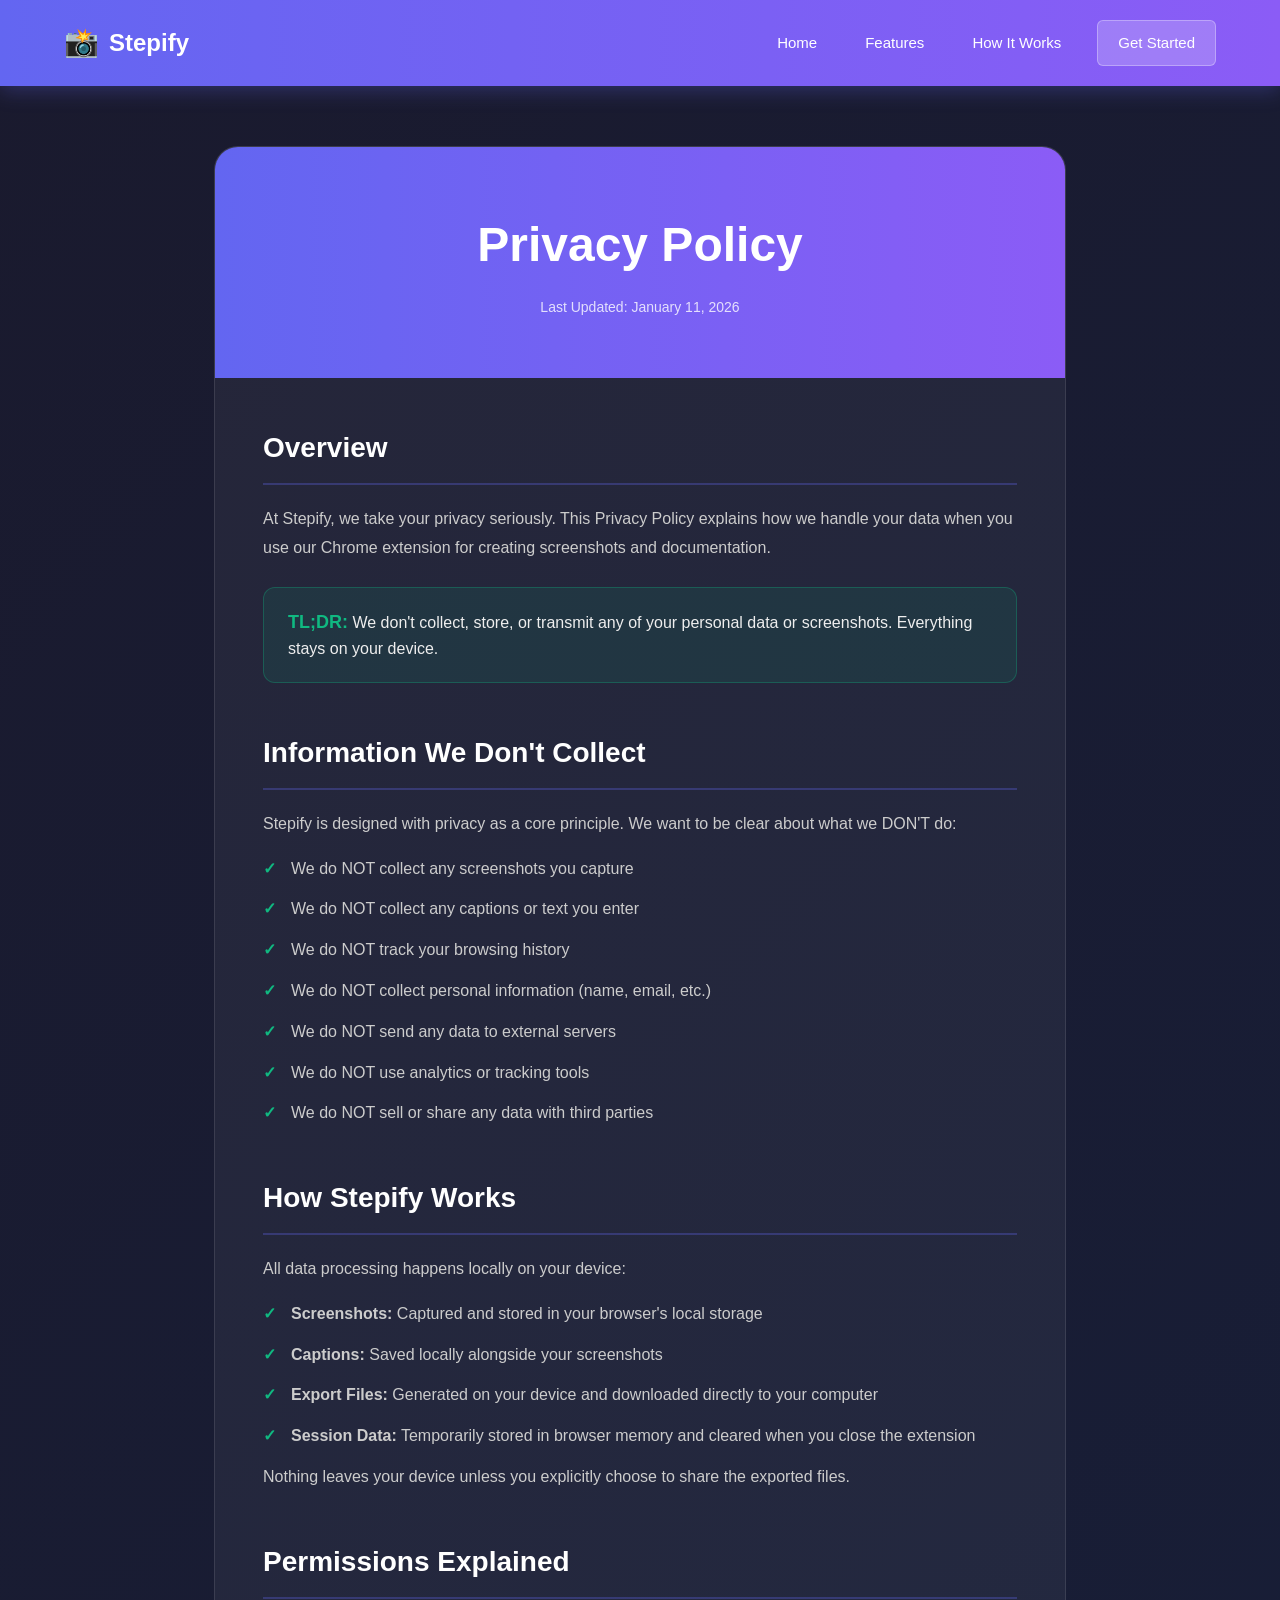
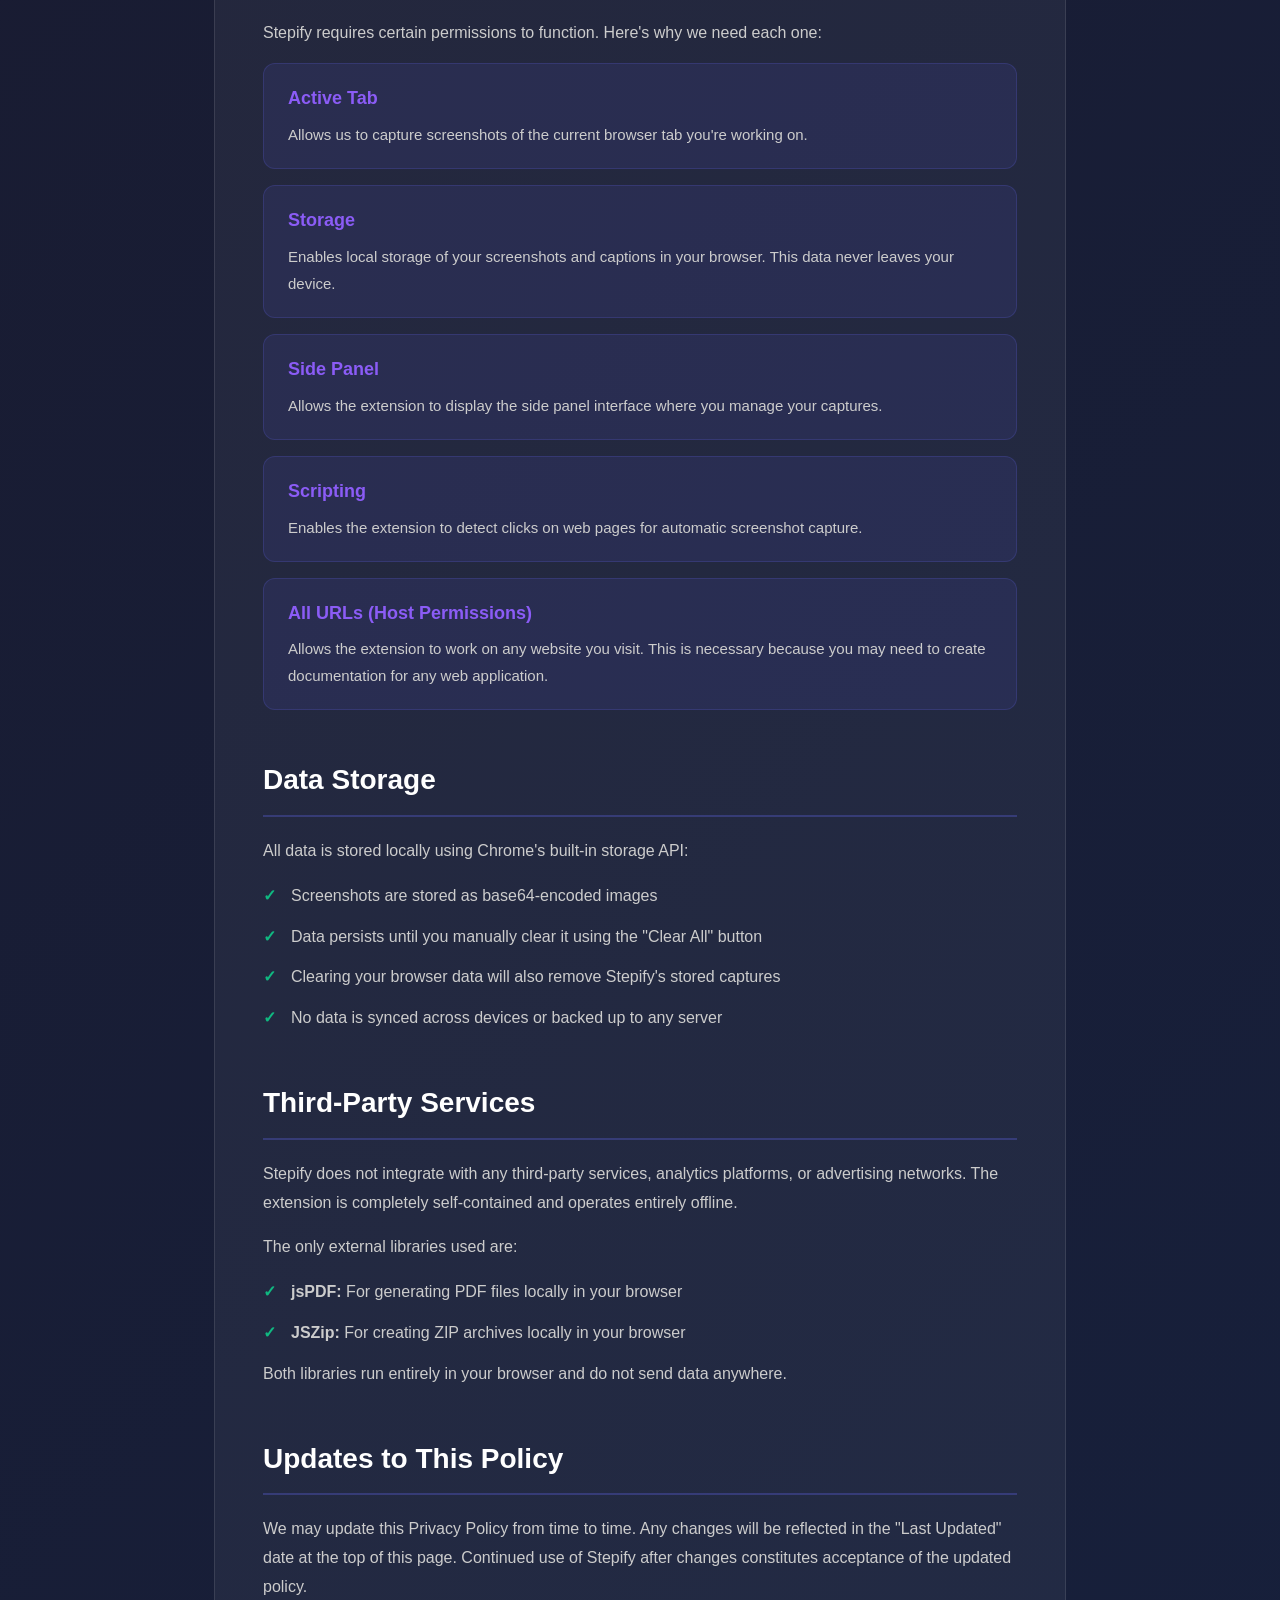
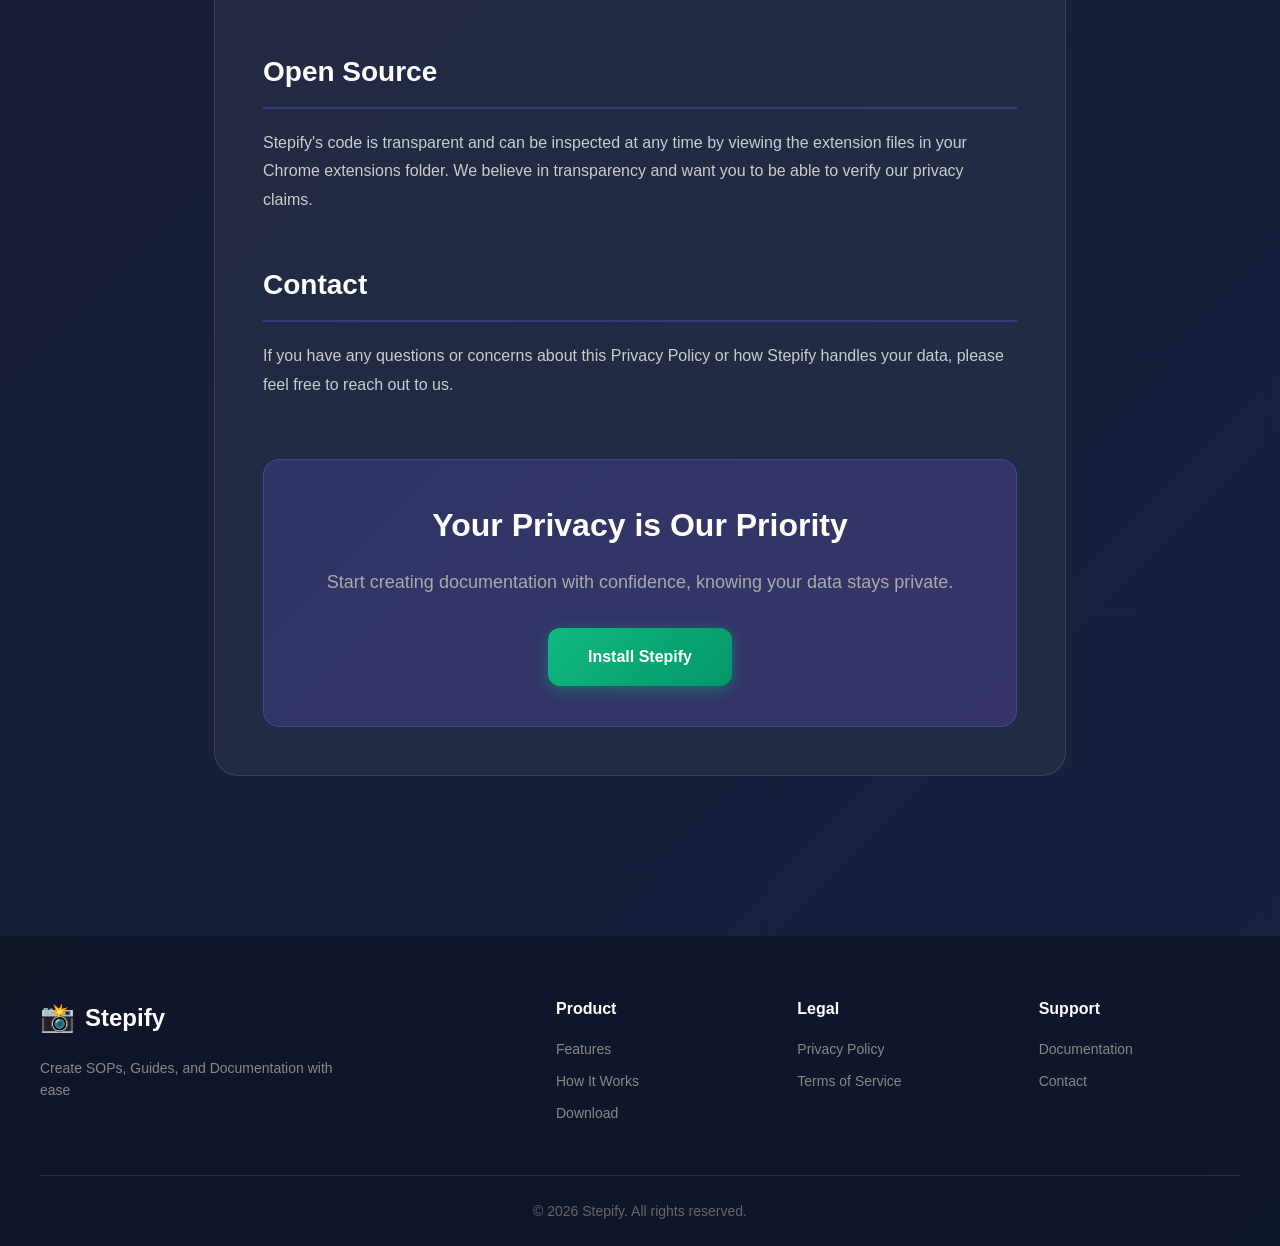
==== privacy.html @ 7dbf5fd6 "Promo page setup" ====
<!DOCTYPE html>
<html lang="en">

<head>
    <meta charset="UTF-8">
    <meta name="viewport" content="width=device-width, initial-scale=1.0">
    <title>Privacy Policy - Stepify</title>
    <meta name="description" content="Privacy Policy for Stepify - Learn how we handle your data">
    <link rel="stylesheet" href="styles.css">
    <link rel="stylesheet" href="privacy.css">
</head>

<body>
    <!-- Header -->
    <header class="header">
        <nav class="nav-container">
            <div class="logo">
                <span class="logo-icon">📸</span>
                <span class="logo-text">Stepify</span>
            </div>
            <div class="nav-links">
                <a href="index.html">Home</a>
                <a href="index.html#features">Features</a>
                <a href="index.html#how-it-works">How It Works</a>
                <a href="index.html#download" class="btn-primary">Get Started</a>
            </div>
        </nav>
    </header>

    <!-- Privacy Policy Content -->
    <main class="privacy-content">
        <div class="privacy-container">
            <div class="privacy-header">
                <h1>Privacy Policy</h1>
                <p class="last-updated">Last Updated: January 11, 2026</p>
            </div>

            <div class="privacy-body">
                <section class="privacy-section">
                    <h2>Overview</h2>
                    <p>At Stepify, we take your privacy seriously. This Privacy Policy explains how we handle your data
                        when you use our Chrome extension for creating screenshots and documentation.</p>
                    <div class="highlight-box">
                        <strong>TL;DR:</strong> We don't collect, store, or transmit any of your personal data or
                        screenshots. Everything stays on your device.
                    </div>
                </section>

                <section class="privacy-section">
                    <h2>Information We Don't Collect</h2>
                    <p>Stepify is designed with privacy as a core principle. We want to be clear about what we DON'T do:
                    </p>
                    <ul>
                        <li>We do NOT collect any screenshots you capture</li>
                        <li>We do NOT collect any captions or text you enter</li>
                        <li>We do NOT track your browsing history</li>
                        <li>We do NOT collect personal information (name, email, etc.)</li>
                        <li>We do NOT send any data to external servers</li>
                        <li>We do NOT use analytics or tracking tools</li>
                        <li>We do NOT sell or share any data with third parties</li>
                    </ul>
                </section>

                <section class="privacy-section">
                    <h2>How Stepify Works</h2>
                    <p>All data processing happens locally on your device:</p>
                    <ul>
                        <li><strong>Screenshots:</strong> Captured and stored in your browser's local storage</li>
                        <li><strong>Captions:</strong> Saved locally alongside your screenshots</li>
                        <li><strong>Export Files:</strong> Generated on your device and downloaded directly to your
                            computer</li>
                        <li><strong>Session Data:</strong> Temporarily stored in browser memory and cleared when you
                            close the extension</li>
                    </ul>
                    <p>Nothing leaves your device unless you explicitly choose to share the exported files.</p>
                </section>

                <section class="privacy-section">
                    <h2>Permissions Explained</h2>
                    <p>Stepify requires certain permissions to function. Here's why we need each one:</p>

                    <div class="permission-item">
                        <h3>Active Tab</h3>
                        <p>Allows us to capture screenshots of the current browser tab you're working on.</p>
                    </div>

                    <div class="permission-item">
                        <h3>Storage</h3>
                        <p>Enables local storage of your screenshots and captions in your browser. This data never
                            leaves your device.</p>
                    </div>

                    <div class="permission-item">
                        <h3>Side Panel</h3>
                        <p>Allows the extension to display the side panel interface where you manage your captures.</p>
                    </div>

                    <div class="permission-item">
                        <h3>Scripting</h3>
                        <p>Enables the extension to detect clicks on web pages for automatic screenshot capture.</p>
                    </div>

                    <div class="permission-item">
                        <h3>All URLs (Host Permissions)</h3>
                        <p>Allows the extension to work on any website you visit. This is necessary because you may need
                            to create documentation for any web application.</p>
                    </div>
                </section>

                <section class="privacy-section">
                    <h2>Data Storage</h2>
                    <p>All data is stored locally using Chrome's built-in storage API:</p>
                    <ul>
                        <li>Screenshots are stored as base64-encoded images</li>
                        <li>Data persists until you manually clear it using the "Clear All" button</li>
                        <li>Clearing your browser data will also remove Stepify's stored captures</li>
                        <li>No data is synced across devices or backed up to any server</li>
                    </ul>
                </section>

                <section class="privacy-section">
                    <h2>Third-Party Services</h2>
                    <p>Stepify does not integrate with any third-party services, analytics platforms, or advertising
                        networks. The extension is completely self-contained and operates entirely offline.</p>
                    <p>The only external libraries used are:</p>
                    <ul>
                        <li><strong>jsPDF:</strong> For generating PDF files locally in your browser</li>
                        <li><strong>JSZip:</strong> For creating ZIP archives locally in your browser</li>
                    </ul>
                    <p>Both libraries run entirely in your browser and do not send data anywhere.</p>
                </section>

                <section class="privacy-section">
                    <h2>Updates to This Policy</h2>
                    <p>We may update this Privacy Policy from time to time. Any changes will be reflected in the "Last
                        Updated" date at the top of this page. Continued use of Stepify after changes constitutes
                        acceptance of the updated policy.</p>
                </section>

                <section class="privacy-section">
                    <h2>Open Source</h2>
                    <p>Stepify's code is transparent and can be inspected at any time by viewing the extension files in
                        your Chrome extensions folder. We believe in transparency and want you to be able to verify our
                        privacy claims.</p>
                </section>

                <section class="privacy-section">
                    <h2>Contact</h2>
                    <p>If you have any questions or concerns about this Privacy Policy or how Stepify handles your data,
                        please feel free to reach out to us.</p>
                </section>

                <div class="privacy-footer-cta">
                    <h2>Your Privacy is Our Priority</h2>
                    <p>Start creating documentation with confidence, knowing your data stays private.</p>
                    <a href="index.html#download" class="btn-download">
                        <span>Install Stepify</span>
                    </a>
                </div>
            </div>
        </div>
    </main>

    <!-- Footer -->
    <footer class="footer">
        <div class="footer-container">
            <div class="footer-brand">
                <div class="logo">
                    <span class="logo-icon">📸</span>
                    <span class="logo-text">Stepify</span>
                </div>
                <p class="footer-description">Create SOPs, Guides, and Documentation with ease</p>
            </div>
            <div class="footer-links">
                <div class="footer-column">
                    <h4>Product</h4>
                    <a href="index.html#features">Features</a>
                    <a href="index.html#how-it-works">How It Works</a>
                    <a href="index.html#download">Download</a>
                </div>
                <div class="footer-column">
                    <h4>Legal</h4>
                    <a href="privacy.html">Privacy Policy</a>
                    <a href="#">Terms of Service</a>
                </div>
                <div class="footer-column">
                    <h4>Support</h4>
                    <a href="#">Documentation</a>
                    <a href="#">Contact</a>
                </div>
            </div>
        </div>
        <div class="footer-bottom">
            <p>&copy; 2026 Stepify. All rights reserved.</p>
        </div>
    </footer>
</body>

</html>
---- styles.css ----
* {
    margin: 0;
    padding: 0;
    box-sizing: border-box;
}

:root {
    --gradient-primary: linear-gradient(135deg, #1a1a2e 0%, #16213e 100%);
    --gradient-header: linear-gradient(90deg, #6366f1 0%, #8b5cf6 100%);
    --gradient-button: linear-gradient(135deg, #10b981 0%, #059669 100%);
    --gradient-warning: linear-gradient(135deg, #f59e0b 0%, #d97706 100%);
    --color-primary: #6366f1;
    --color-secondary: #8b5cf6;
    --color-success: #10b981;
    --color-warning: #f59e0b;
    --color-danger: #ef4444;
    --color-text: #eee;
    --color-text-muted: #888;
    --color-bg-dark: #1a1a2e;
    --color-bg-card: rgba(255, 255, 255, 0.05);
}

html {
    scroll-behavior: smooth;
}

body {
    font-family: 'Segoe UI', Tahoma, Geneva, Verdana, sans-serif;
    background: var(--gradient-primary);
    color: var(--color-text);
    line-height: 1.6;
    min-height: 100vh;
}

/* Header & Navigation */
.header {
    background: var(--gradient-header);
    padding: 20px 0;
    position: sticky;
    top: 0;
    z-index: 1000;
    box-shadow: 0 4px 20px rgba(99, 102, 241, 0.3);
}

.nav-container {
    max-width: 1200px;
    margin: 0 auto;
    padding: 0 24px;
    display: flex;
    justify-content: space-between;
    align-items: center;
}

.logo {
    display: flex;
    align-items: center;
    gap: 10px;
    font-size: 24px;
    font-weight: 600;
    color: white;
}

.logo-icon {
    font-size: 28px;
}

.nav-links {
    display: flex;
    align-items: center;
    gap: 24px;
}

.nav-links a {
    color: white;
    text-decoration: none;
    font-size: 15px;
    font-weight: 500;
    transition: all 0.2s ease;
    padding: 8px 12px;
    border-radius: 6px;
}

.nav-links a:hover {
    background: rgba(255, 255, 255, 0.15);
}

.btn-primary {
    background: rgba(255, 255, 255, 0.2) !important;
    border: 1px solid rgba(255, 255, 255, 0.3);
    padding: 10px 20px !important;
}

.btn-primary:hover {
    background: rgba(255, 255, 255, 0.3) !important;
    transform: translateY(-2px);
}

/* Hero Section */
.hero {
    max-width: 1200px;
    margin: 0 auto;
    padding: 100px 24px 120px;
    text-align: center;
}

.hero-content {
    max-width: 900px;
    margin: 0 auto;
}

.hero-title {
    font-size: 56px;
    font-weight: 700;
    line-height: 1.2;
    margin-bottom: 24px;
    letter-spacing: -0.5px;
}

.gradient-text {
    background: var(--gradient-header);
    -webkit-background-clip: text;
    -webkit-text-fill-color: transparent;
    background-clip: text;
}

.hero-subtitle {
    font-size: 20px;
    color: #aaa;
    margin-bottom: 40px;
    line-height: 1.6;
}

.hero-buttons {
    display: flex;
    justify-content: center;
    gap: 16px;
    margin-bottom: 60px;
}

.btn-hero {
    background: var(--gradient-button);
    color: white;
    text-decoration: none;
    padding: 16px 32px;
    border-radius: 12px;
    font-size: 16px;
    font-weight: 600;
    display: inline-flex;
    align-items: center;
    gap: 8px;
    transition: all 0.3s ease;
    box-shadow: 0 4px 15px rgba(16, 185, 129, 0.4);
}

.btn-hero:hover {
    background: linear-gradient(135deg, #059669 0%, #047857 100%);
    transform: translateY(-3px);
    box-shadow: 0 6px 20px rgba(16, 185, 129, 0.5);
}

.btn-secondary {
    background: transparent;
    color: white;
    text-decoration: none;
    padding: 16px 32px;
    border-radius: 12px;
    font-size: 16px;
    font-weight: 600;
    display: inline-flex;
    align-items: center;
    gap: 8px;
    border: 1px solid rgba(255, 255, 255, 0.3);
    transition: all 0.3s ease;
}

.btn-secondary:hover {
    background: rgba(255, 255, 255, 0.1);
    transform: translateY(-3px);
}

.hero-stats {
    display: flex;
    justify-content: center;
    align-items: center;
    gap: 40px;
    padding: 32px;
    background: rgba(255, 255, 255, 0.05);
    border-radius: 16px;
    border: 1px solid rgba(255, 255, 255, 0.1);
}

.stat-item {
    text-align: center;
}

.stat-number {
    font-size: 28px;
    font-weight: 700;
    color: var(--color-primary);
    margin-bottom: 4px;
}

.stat-label {
    font-size: 13px;
    color: #888;
}

.stat-divider {
    width: 1px;
    height: 40px;
    background: rgba(255, 255, 255, 0.2);
}

/* Section Styling */
.section-container {
    max-width: 1200px;
    margin: 0 auto;
    padding: 80px 24px;
}

.section-title {
    font-size: 42px;
    font-weight: 700;
    text-align: center;
    margin-bottom: 16px;
}

.section-subtitle {
    font-size: 18px;
    color: #aaa;
    text-align: center;
    margin-bottom: 60px;
}

/* Features Section */
.features {
    background: rgba(0, 0, 0, 0.2);
}

.features-grid {
    display: grid;
    grid-template-columns: repeat(auto-fit, minmax(320px, 1fr));
    gap: 24px;
}

.feature-card {
    background: var(--color-bg-card);
    padding: 32px;
    border-radius: 16px;
    border: 1px solid rgba(255, 255, 255, 0.1);
    transition: all 0.3s ease;
}

.feature-card:hover {
    transform: translateY(-5px);
    box-shadow: 0 12px 30px rgba(99, 102, 241, 0.3);
    border-color: rgba(99, 102, 241, 0.5);
}

.feature-icon {
    font-size: 48px;
    margin-bottom: 20px;
}

.feature-card h3 {
    font-size: 22px;
    font-weight: 600;
    margin-bottom: 12px;
}

.feature-card p {
    font-size: 15px;
    color: #aaa;
    line-height: 1.6;
}

/* How It Works Section */
.steps-container {
    display: flex;
    justify-content: center;
    align-items: center;
    gap: 24px;
    flex-wrap: wrap;
}

.step-card {
    background: var(--color-bg-card);
    padding: 32px;
    border-radius: 16px;
    border: 1px solid rgba(255, 255, 255, 0.1);
    flex: 1;
    min-width: 250px;
    max-width: 320px;
    position: relative;
}

.step-number {
    width: 60px;
    height: 60px;
    background: var(--gradient-header);
    border-radius: 50%;
    display: flex;
    align-items: center;
    justify-content: center;
    font-size: 28px;
    font-weight: 700;
    margin-bottom: 20px;
    box-shadow: 0 4px 15px rgba(99, 102, 241, 0.4);
}

.step-content h3 {
    font-size: 20px;
    font-weight: 600;
    margin-bottom: 12px;
}

.step-content p {
    font-size: 15px;
    color: #aaa;
    line-height: 1.6;
}

.step-arrow {
    color: var(--color-primary);
    opacity: 0.5;
}

/* Use Cases Section */
.use-cases {
    background: rgba(0, 0, 0, 0.2);
}

.use-cases-grid {
    display: grid;
    grid-template-columns: repeat(auto-fit, minmax(280px, 1fr));
    gap: 24px;
}

.use-case-card {
    background: var(--color-bg-card);
    padding: 32px;
    border-radius: 16px;
    border: 1px solid rgba(255, 255, 255, 0.1);
    text-align: center;
    transition: all 0.3s ease;
}

.use-case-card:hover {
    transform: translateY(-5px);
    border-color: rgba(99, 102, 241, 0.5);
}

.use-case-icon {
    font-size: 56px;
    margin-bottom: 20px;
}

.use-case-card h3 {
    font-size: 20px;
    font-weight: 600;
    margin-bottom: 12px;
}

.use-case-card p {
    font-size: 15px;
    color: #aaa;
    line-height: 1.6;
}

/* Download Section */
.download {
    padding: 80px 24px;
}

.download-container {
    max-width: 800px;
    margin: 0 auto;
    text-align: center;
    background: var(--color-bg-card);
    padding: 60px 40px;
    border-radius: 24px;
    border: 1px solid rgba(255, 255, 255, 0.1);
}

.download-title {
    font-size: 38px;
    font-weight: 700;
    margin-bottom: 16px;
}

.download-subtitle {
    font-size: 18px;
    color: #aaa;
    margin-bottom: 40px;
}

.btn-download {
    background: var(--gradient-button);
    color: white;
    text-decoration: none;
    padding: 18px 40px;
    border-radius: 12px;
    font-size: 18px;
    font-weight: 600;
    display: inline-flex;
    align-items: center;
    gap: 12px;
    transition: all 0.3s ease;
    box-shadow: 0 4px 15px rgba(16, 185, 129, 0.4);
}

.btn-download:hover {
    background: linear-gradient(135deg, #059669 0%, #047857 100%);
    transform: translateY(-3px);
    box-shadow: 0 6px 20px rgba(16, 185, 129, 0.5);
}

.download-note {
    margin-top: 24px;
    font-size: 14px;
    color: #888;
}

/* Footer */
.footer {
    background: rgba(0, 0, 0, 0.3);
    padding: 60px 24px 24px;
    margin-top: 80px;
}

.footer-container {
    max-width: 1200px;
    margin: 0 auto;
    display: grid;
    grid-template-columns: 2fr 3fr;
    gap: 60px;
    margin-bottom: 40px;
}

.footer-brand {
    display: flex;
    flex-direction: column;
    gap: 16px;
}

.footer-description {
    color: #888;
    font-size: 14px;
    max-width: 300px;
}

.footer-links {
    display: grid;
    grid-template-columns: repeat(3, 1fr);
    gap: 40px;
}

.footer-column h4 {
    font-size: 16px;
    font-weight: 600;
    margin-bottom: 16px;
    color: white;
}

.footer-column a {
    display: block;
    color: #888;
    text-decoration: none;
    font-size: 14px;
    margin-bottom: 10px;
    transition: color 0.2s ease;
}

.footer-column a:hover {
    color: var(--color-primary);
}

.footer-bottom {
    max-width: 1200px;
    margin: 0 auto;
    padding-top: 24px;
    border-top: 1px solid rgba(255, 255, 255, 0.1);
    text-align: center;
    color: #666;
    font-size: 14px;
}

/* Scrollbar Styling */
::-webkit-scrollbar {
    width: 10px;
}

::-webkit-scrollbar-track {
    background: rgba(255, 255, 255, 0.05);
}

::-webkit-scrollbar-thumb {
    background: rgba(99, 102, 241, 0.5);
    border-radius: 5px;
}

::-webkit-scrollbar-thumb:hover {
    background: rgba(99, 102, 241, 0.7);
}

/* Responsive Design */
@media (max-width: 768px) {
    .hero-title {
        font-size: 38px;
    }

    .hero-subtitle {
        font-size: 16px;
    }

    .hero-buttons {
        flex-direction: column;
        align-items: center;
    }

    .hero-stats {
        flex-direction: column;
        gap: 20px;
    }

    .stat-divider {
        width: 80%;
        height: 1px;
    }

    .section-title {
        font-size: 32px;
    }

    .nav-links {
        gap: 12px;
        font-size: 13px;
    }

    .logo-text {
        display: none;
    }

    .steps-container {
        flex-direction: column;
    }

    .step-arrow {
        transform: rotate(90deg);
    }

    .footer-container {
        grid-template-columns: 1fr;
        gap: 40px;
    }

    .footer-links {
        grid-template-columns: 1fr;
        gap: 30px;
    }
}
---- privacy.css ----
/* Privacy Page Specific Styles */

.privacy-content {
    max-width: 900px;
    margin: 0 auto;
    padding: 60px 24px 80px;
}

.privacy-container {
    background: rgba(255, 255, 255, 0.05);
    border-radius: 24px;
    border: 1px solid rgba(255, 255, 255, 0.1);
    overflow: hidden;
}

.privacy-header {
    background: linear-gradient(90deg, #6366f1 0%, #8b5cf6 100%);
    padding: 60px 48px;
    text-align: center;
}

.privacy-header h1 {
    font-size: 48px;
    font-weight: 700;
    margin-bottom: 12px;
    color: white;
}

.last-updated {
    font-size: 14px;
    color: rgba(255, 255, 255, 0.8);
}

.privacy-body {
    padding: 48px;
}

.privacy-section {
    margin-bottom: 48px;
}

.privacy-section:last-child {
    margin-bottom: 0;
}

.privacy-section h2 {
    font-size: 28px;
    font-weight: 600;
    margin-bottom: 20px;
    color: #fff;
    padding-bottom: 12px;
    border-bottom: 2px solid rgba(99, 102, 241, 0.3);
}

.privacy-section h3 {
    font-size: 20px;
    font-weight: 600;
    margin-bottom: 12px;
    color: #e0e0e0;
}

.privacy-section p {
    font-size: 16px;
    line-height: 1.8;
    color: #ccc;
    margin-bottom: 16px;
}

.privacy-section ul {
    list-style: none;
    padding-left: 0;
}

.privacy-section ul li {
    font-size: 16px;
    line-height: 1.8;
    color: #ccc;
    margin-bottom: 12px;
    padding-left: 28px;
    position: relative;
}

.privacy-section ul li::before {
    content: "✓";
    position: absolute;
    left: 0;
    color: #10b981;
    font-weight: 700;
}

.highlight-box {
    background: rgba(16, 185, 129, 0.1);
    border: 1px solid rgba(16, 185, 129, 0.3);
    border-radius: 12px;
    padding: 20px 24px;
    margin: 24px 0;
}

.highlight-box strong {
    color: #10b981;
    font-size: 18px;
}

.permission-item {
    background: rgba(99, 102, 241, 0.1);
    border: 1px solid rgba(99, 102, 241, 0.2);
    border-radius: 12px;
    padding: 20px 24px;
    margin-bottom: 16px;
}

.permission-item h3 {
    color: #8b5cf6;
    margin-bottom: 8px;
    font-size: 18px;
}

.permission-item p {
    margin-bottom: 0;
    font-size: 15px;
}

.privacy-footer-cta {
    background: linear-gradient(135deg, rgba(99, 102, 241, 0.2) 0%, rgba(139, 92, 246, 0.2) 100%);
    border: 1px solid rgba(99, 102, 241, 0.3);
    border-radius: 16px;
    padding: 40px;
    text-align: center;
    margin-top: 60px;
}

.privacy-footer-cta h2 {
    font-size: 32px;
    font-weight: 700;
    margin-bottom: 16px;
    color: white;
    border: none;
    padding: 0;
}

.privacy-footer-cta p {
    font-size: 18px;
    color: #aaa;
    margin-bottom: 32px;
}

.privacy-footer-cta .btn-download {
    background: linear-gradient(135deg, #10b981 0%, #059669 100%);
    color: white;
    text-decoration: none;
    padding: 16px 40px;
    border-radius: 12px;
    font-size: 16px;
    font-weight: 600;
    display: inline-flex;
    align-items: center;
    gap: 12px;
    transition: all 0.3s ease;
    box-shadow: 0 4px 15px rgba(16, 185, 129, 0.4);
}

.privacy-footer-cta .btn-download:hover {
    background: linear-gradient(135deg, #059669 0%, #047857 100%);
    transform: translateY(-3px);
    box-shadow: 0 6px 20px rgba(16, 185, 129, 0.5);
}

/* Responsive Design for Privacy Page */
@media (max-width: 768px) {
    .privacy-header {
        padding: 40px 24px;
    }

    .privacy-header h1 {
        font-size: 32px;
    }

    .privacy-body {
        padding: 32px 24px;
    }

    .privacy-section h2 {
        font-size: 24px;
    }

    .privacy-section h3 {
        font-size: 18px;
    }

    .privacy-section p,
    .privacy-section ul li {
        font-size: 15px;
    }

    .privacy-footer-cta {
        padding: 32px 24px;
    }

    .privacy-footer-cta h2 {
        font-size: 24px;
    }

    .privacy-footer-cta p {
        font-size: 16px;
    }
}
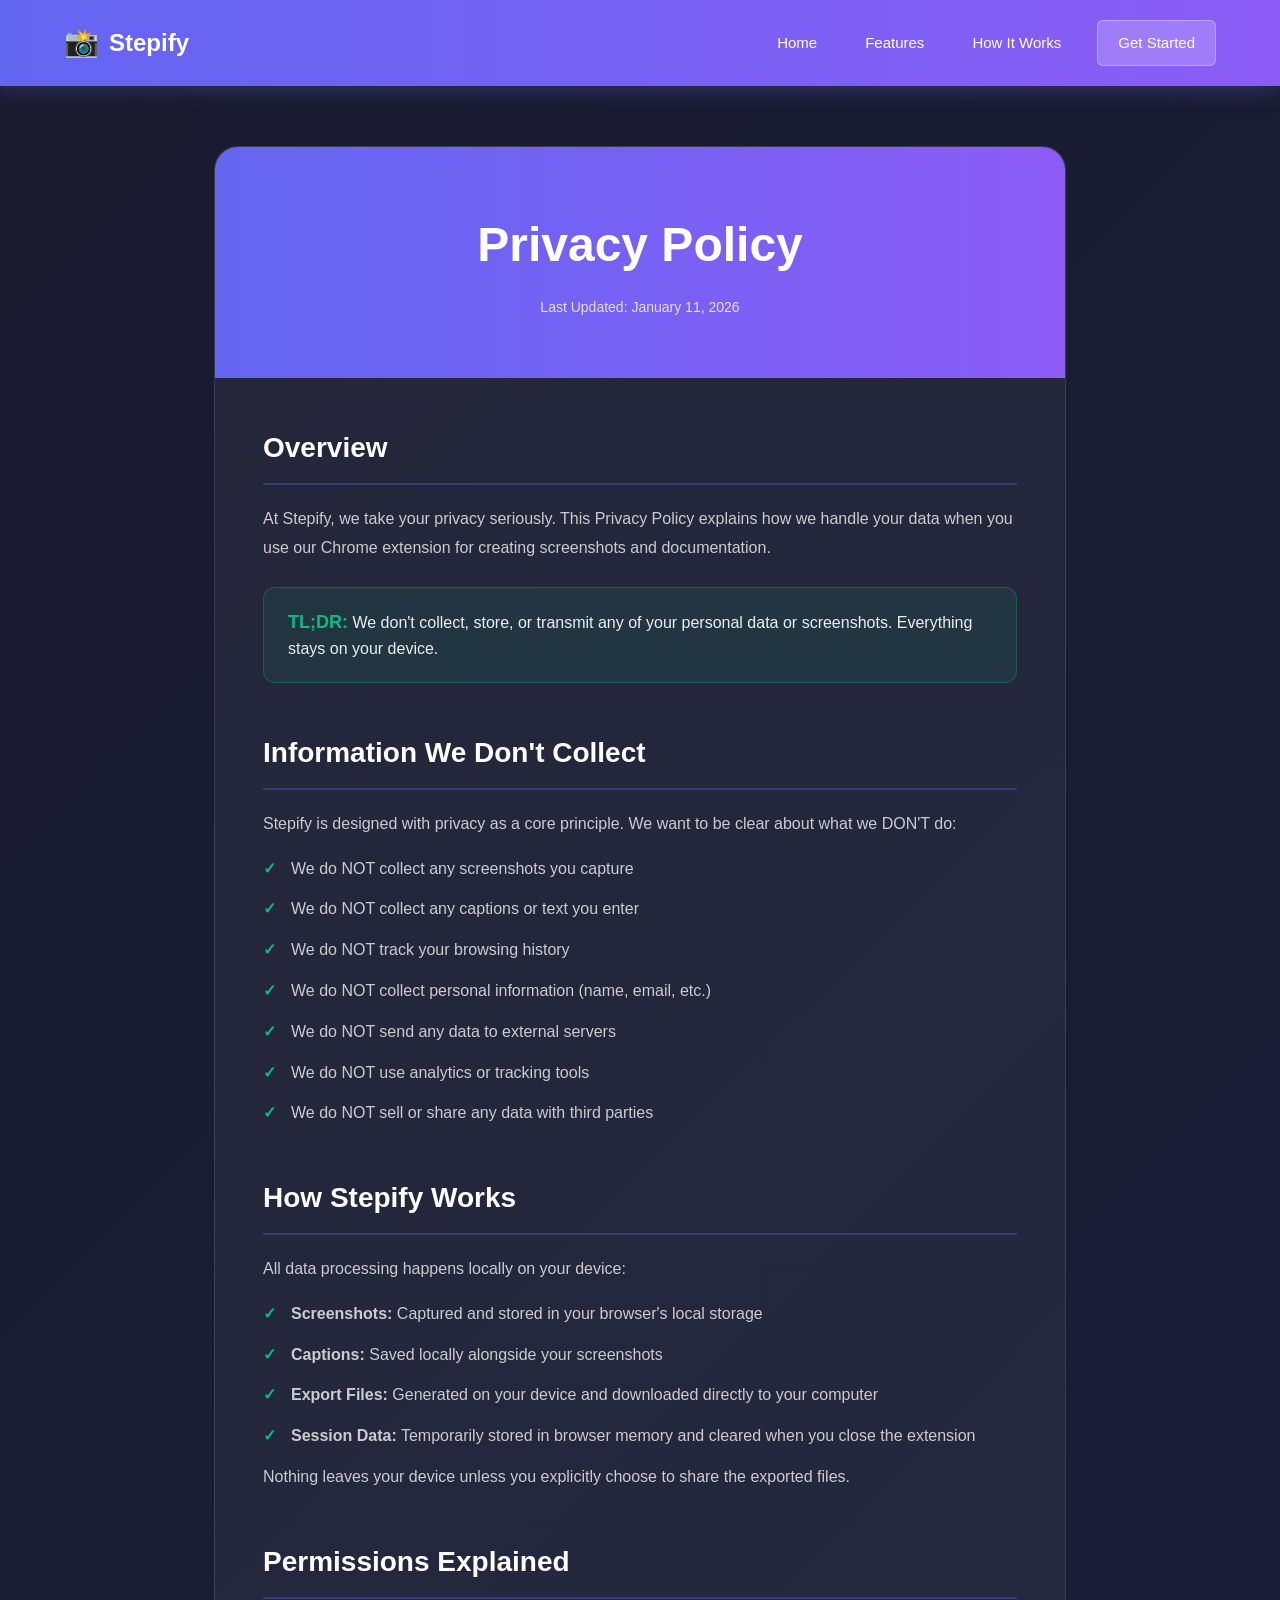
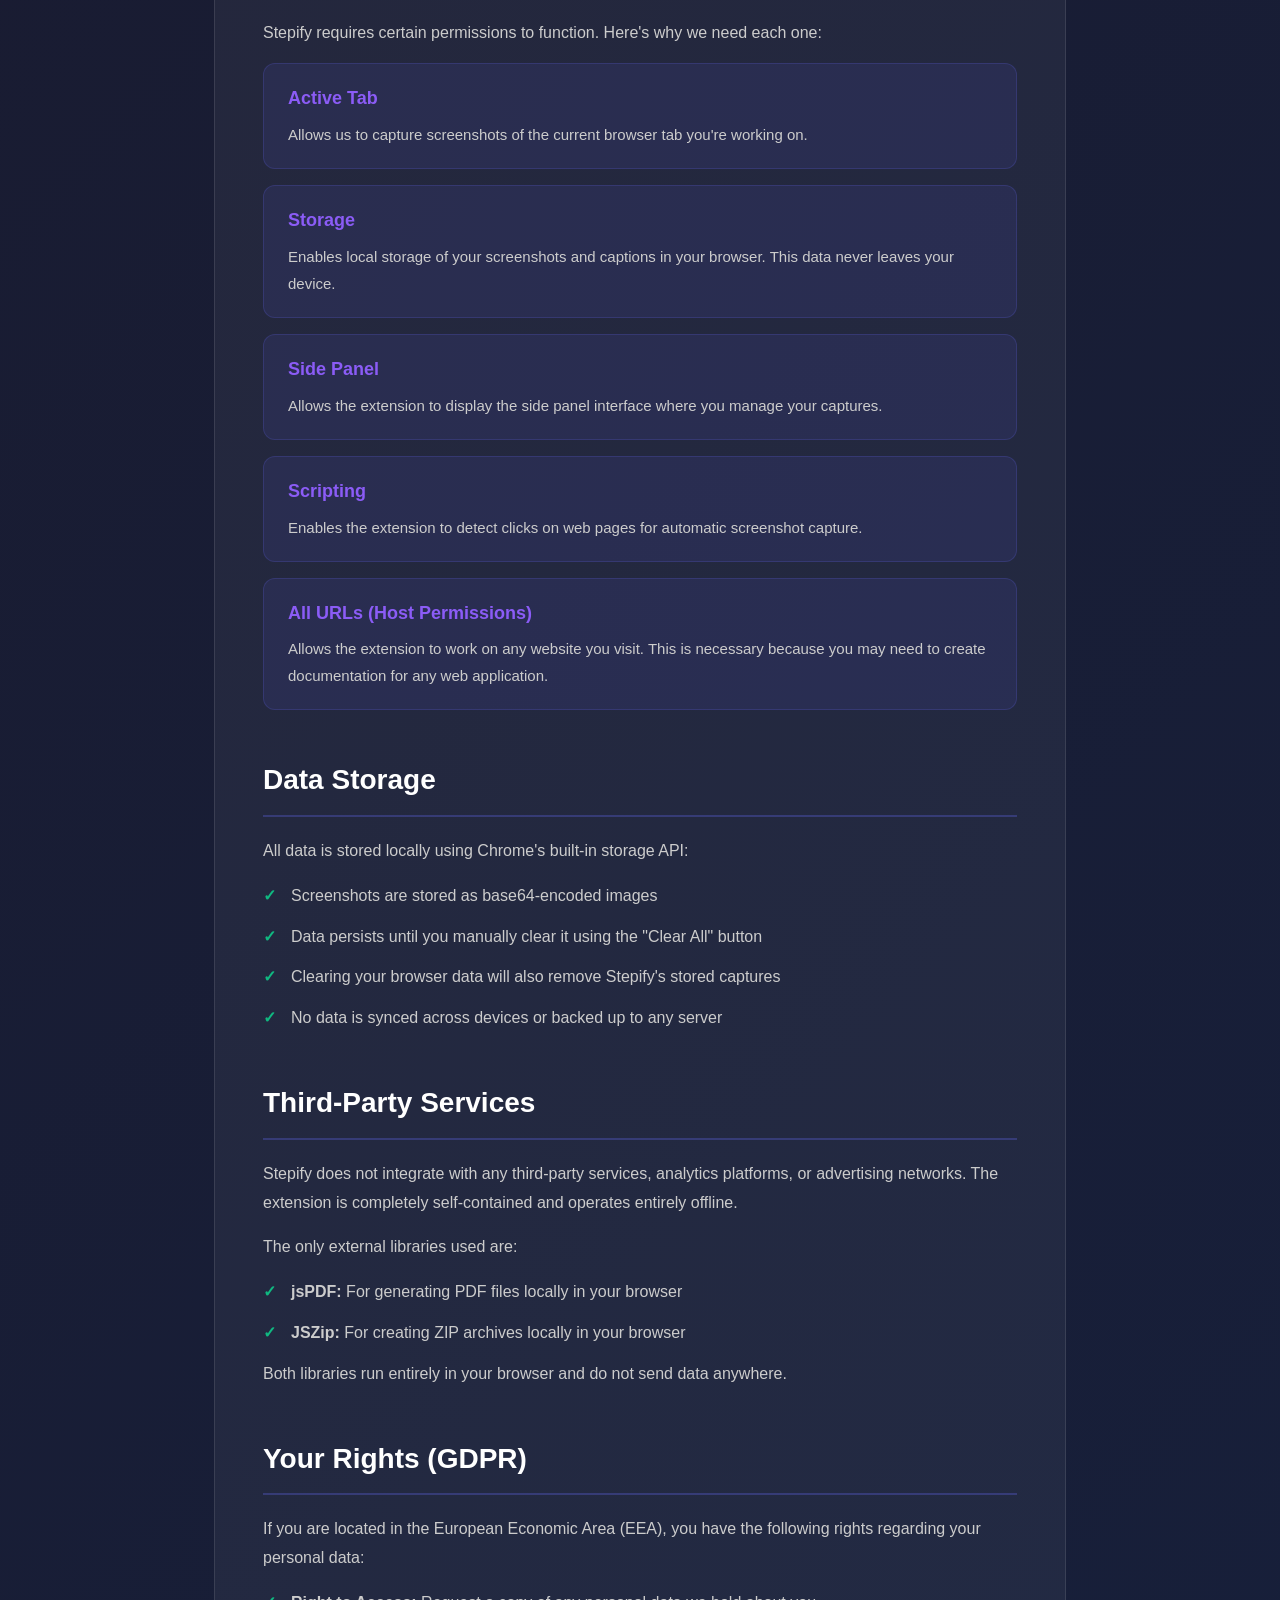
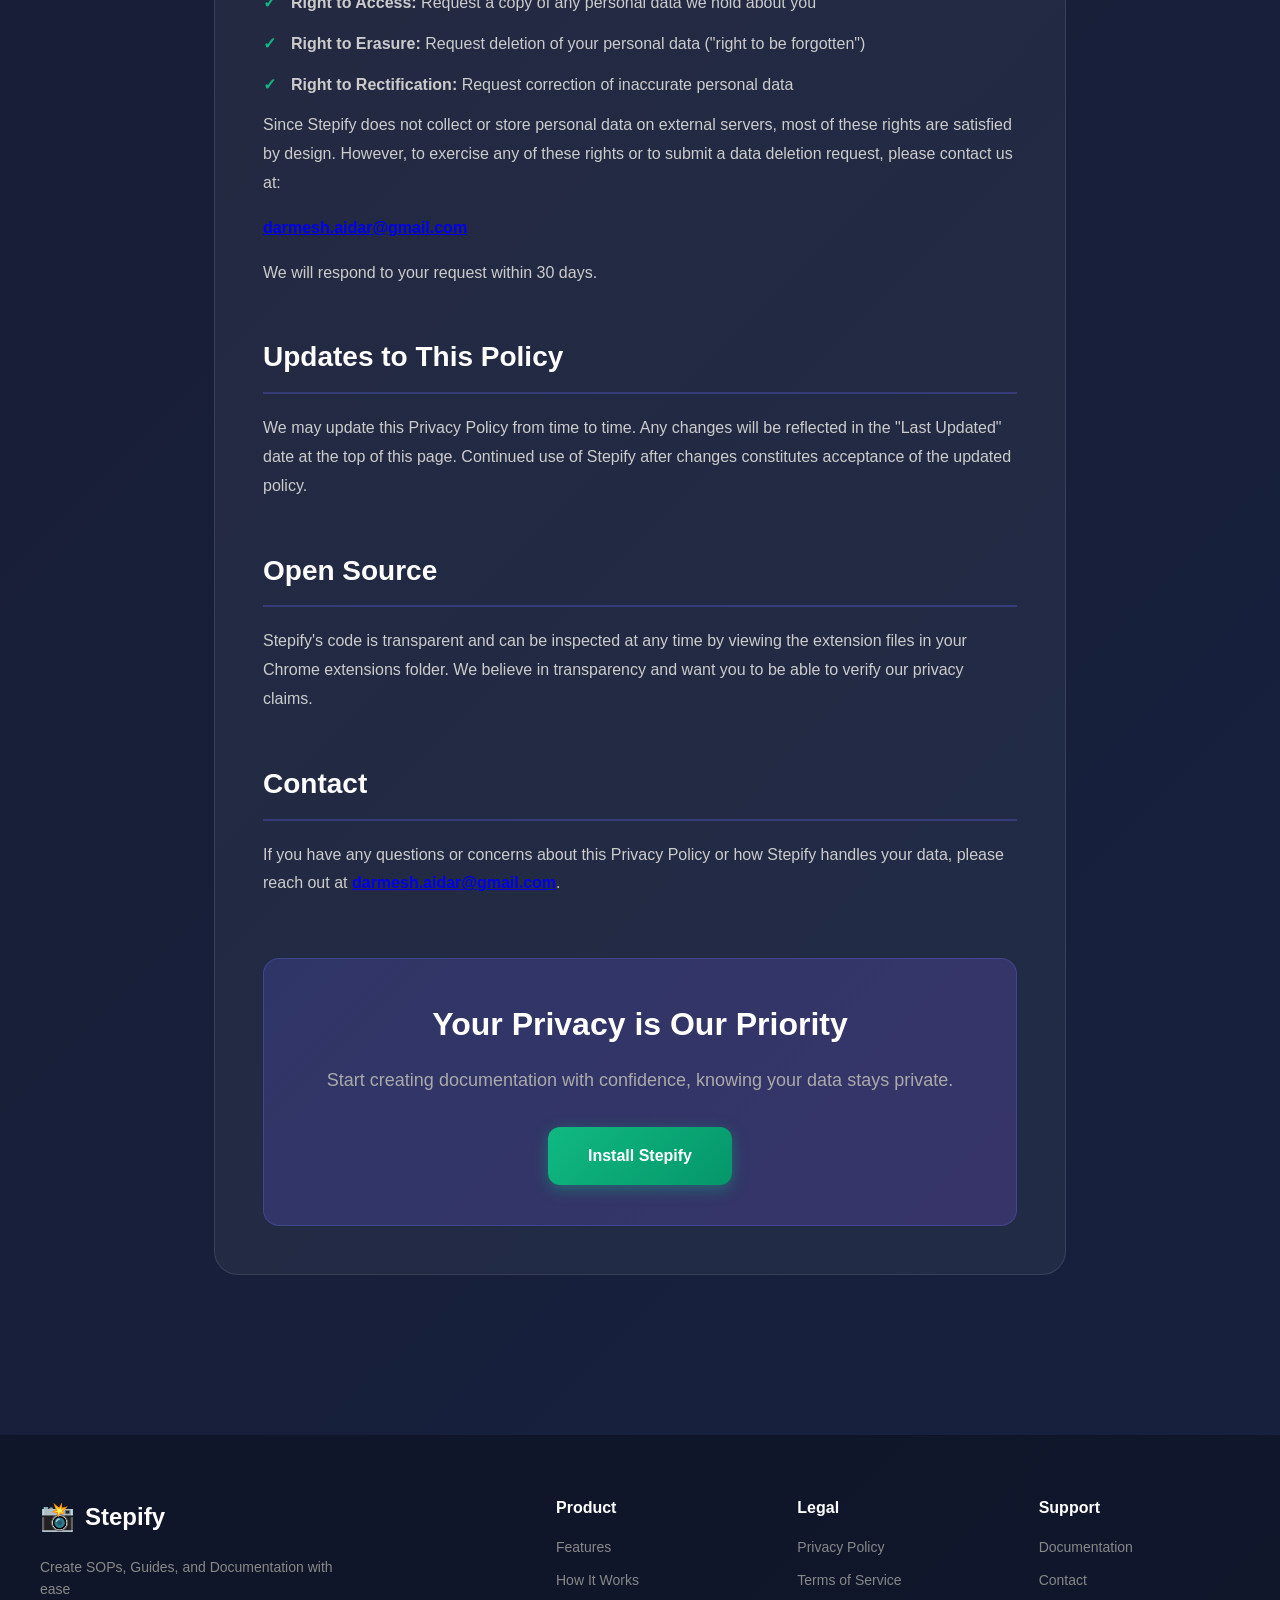
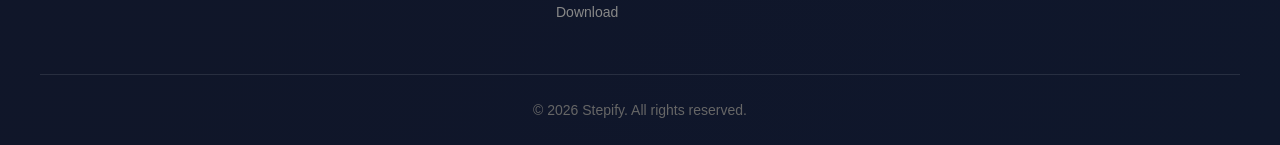
==== commit 708d8ae7: "Add GDPR rights section to privacy policy" ====
--- a/privacy.html
+++ b/privacy.html
@@ -131,6 +131,19 @@
                 </section>
 
                 <section class="privacy-section">
+                    <h2>Your Rights (GDPR)</h2>
+                    <p>If you are located in the European Economic Area (EEA), you have the following rights regarding your personal data:</p>
+                    <ul>
+                        <li><strong>Right to Access:</strong> Request a copy of any personal data we hold about you</li>
+                        <li><strong>Right to Erasure:</strong> Request deletion of your personal data ("right to be forgotten")</li>
+                        <li><strong>Right to Rectification:</strong> Request correction of inaccurate personal data</li>
+                    </ul>
+                    <p>Since Stepify does not collect or store personal data on external servers, most of these rights are satisfied by design. However, to exercise any of these rights or to submit a data deletion request, please contact us at:</p>
+                    <p><strong><a href="mailto:darmesh.aidar@gmail.com">darmesh.aidar@gmail.com</a></strong></p>
+                    <p>We will respond to your request within 30 days.</p>
+                </section>
+
+                <section class="privacy-section">
                     <h2>Updates to This Policy</h2>
                     <p>We may update this Privacy Policy from time to time. Any changes will be reflected in the "Last
                         Updated" date at the top of this page. Continued use of Stepify after changes constitutes
@@ -147,7 +160,7 @@
                 <section class="privacy-section">
                     <h2>Contact</h2>
                     <p>If you have any questions or concerns about this Privacy Policy or how Stepify handles your data,
-                        please feel free to reach out to us.</p>
+                        please reach out at <strong><a href="mailto:darmesh.aidar@gmail.com">darmesh.aidar@gmail.com</a></strong>.</p>
                 </section>
 
                 <div class="privacy-footer-cta">
